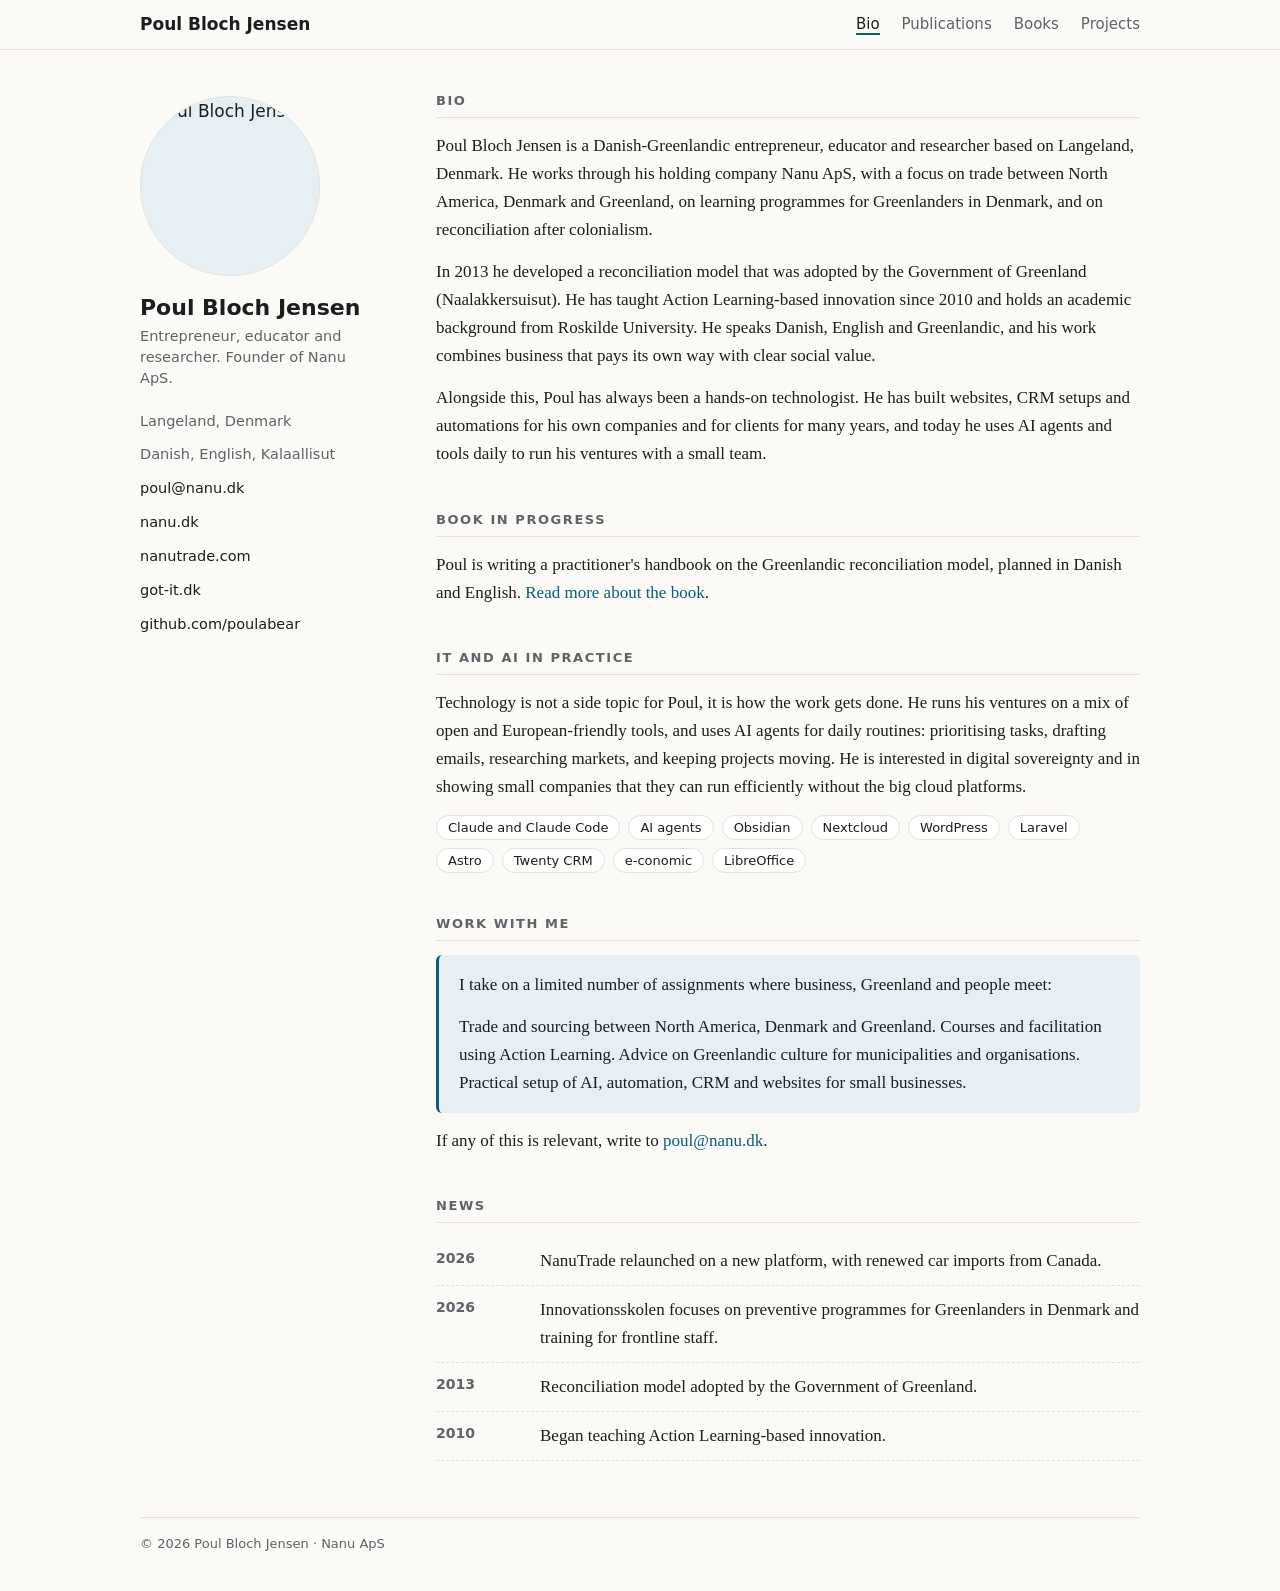
==== index.html @ 3503faa5 "Add bio site: Bio, Publications, Books, Projects" ====
<!doctype html>
<html lang="en">
<head>
<meta charset="utf-8">
<meta name="viewport" content="width=device-width, initial-scale=1">
<title>Bio - Poul Bloch Jensen</title>
<meta name="description" content="Poul Bloch Jensen: Danish-Greenlandic entrepreneur, educator and researcher. Trade, reconciliation, Action Learning and practical IT and AI.">
<link rel="stylesheet" href="style.css">
</head>
<body>
<header class="topbar"><div class="in">
  <a class="brand" href="index.html">Poul Bloch Jensen</a>
  <nav><a href="index.html" class="active">Bio</a><a href="publications.html">Publications</a><a href="books.html">Books</a><a href="projects.html">Projects</a></nav>
</div></header>
<div class="wrap">
  <aside>
    <img class="avatar" src="https://github.com/poulabear.png?size=360" alt="Poul Bloch Jensen">
    <h1>Poul Bloch Jensen</h1>
    <p class="role">Entrepreneur, educator and researcher. Founder of Nanu ApS.</p>
    <ul class="meta">
      <li>Langeland, Denmark</li>
      <li>Danish, English, Kalaallisut</li>
      <li><a href="mailto:poul@nanu.dk">poul@nanu.dk</a></li>
      <li><a href="https://nanu.dk">nanu.dk</a></li>
      <li><a href="https://nanutrade.com">nanutrade.com</a></li>
      <li><a href="https://got-it.dk">got-it.dk</a></li>
      <li><a href="https://github.com/poulabear">github.com/poulabear</a></li>
    </ul>
  </aside>
  <main>
    <h2>Bio</h2>
    <p>Poul Bloch Jensen is a Danish-Greenlandic entrepreneur, educator and researcher based on Langeland, Denmark. He works through his holding company Nanu ApS, with a focus on trade between North America, Denmark and Greenland, on learning programmes for Greenlanders in Denmark, and on reconciliation after colonialism.</p>
    <p>In 2013 he developed a reconciliation model that was adopted by the Government of Greenland (Naalakkersuisut). He has taught Action Learning-based innovation since 2010 and holds an academic background from Roskilde University. He speaks Danish, English and Greenlandic, and his work combines business that pays its own way with clear social value.</p>
    <p>Alongside this, Poul has always been a hands-on technologist. He has built websites, CRM setups and automations for his own companies and for clients for many years, and today he uses AI agents and tools daily to run his ventures with a small team.</p>

    <h2>Book in progress</h2>
    <p>Poul is writing a practitioner's handbook on the Greenlandic reconciliation model, planned in Danish and English. <a href="books.html">Read more about the book</a>.</p>

    <h2>IT and AI in practice</h2>
    <p>Technology is not a side topic for Poul, it is how the work gets done. He runs his ventures on a mix of open and European-friendly tools, and uses AI agents for daily routines: prioritising tasks, drafting emails, researching markets, and keeping projects moving. He is interested in digital sovereignty and in showing small companies that they can run efficiently without the big cloud platforms.</p>
    <div class="tools">
      <span>Claude and Claude Code</span><span>AI agents</span><span>Obsidian</span><span>Nextcloud</span>
      <span>WordPress</span><span>Laravel</span><span>Astro</span><span>Twenty CRM</span><span>e-conomic</span><span>LibreOffice</span>
    </div>

    <h2>Work with me</h2>
    <div class="callout">
      <p>I take on a limited number of assignments where business, Greenland and people meet:</p>
      <p style="margin:0">Trade and sourcing between North America, Denmark and Greenland. Courses and facilitation using Action Learning. Advice on Greenlandic culture for municipalities and organisations. Practical setup of AI, automation, CRM and websites for small businesses.</p>
    </div>
    <p style="margin-top:14px">If any of this is relevant, write to <a href="mailto:poul@nanu.dk">poul@nanu.dk</a>.</p>

    <h2>News</h2>
    <ul class="list">
      <li><b>2026</b><span>NanuTrade relaunched on a new platform, with renewed car imports from Canada.</span></li>
      <li><b>2026</b><span>Innovationsskolen focuses on preventive programmes for Greenlanders in Denmark and training for frontline staff.</span></li>
      <li><b>2013</b><span>Reconciliation model adopted by the Government of Greenland.</span></li>
      <li><b>2010</b><span>Began teaching Action Learning-based innovation.</span></li>
    </ul>
  </main>
  <footer>&copy; 2026 Poul Bloch Jensen &middot; Nanu ApS</footer>
</div>
</body>
</html>
---- style.css ----
:root{
  --bg:#fbfaf7; --text:#1d1d1f; --muted:#5f6368; --line:#e4e1da;
  --accent:#0b5c7a; --accent-soft:#e6f0f4; --card:#ffffff;
}
@media (prefers-color-scheme: dark){
  :root{ --bg:#16181a; --text:#e8e6e1; --muted:#a3a7ab; --line:#2c2f33;
    --accent:#6cb6d4; --accent-soft:#1f2b31; --card:#1d2023; }
}
*{box-sizing:border-box}
body{margin:0;background:var(--bg);color:var(--text);
  font:17px/1.65 Georgia,"Iowan Old Style","Times New Roman",serif}
a{color:var(--accent);text-decoration:none;border-bottom:1px solid transparent}
a:hover{border-bottom-color:var(--accent)}
.ui{font-family:system-ui,-apple-system,"Segoe UI",sans-serif}

/* top navigation */
.topbar{border-bottom:1px solid var(--line);background:var(--bg);position:sticky;top:0;z-index:5}
.topbar .in{max-width:1040px;margin:0 auto;padding:14px 20px;display:flex;align-items:center;justify-content:space-between;gap:16px;flex-wrap:wrap}
.brand{font:600 17px system-ui,-apple-system,"Segoe UI",sans-serif;color:var(--text)}
.brand:hover{border:0}
nav{display:flex;gap:22px;font:15px system-ui,-apple-system,"Segoe UI",sans-serif}
nav a{color:var(--muted)}
nav a.active{color:var(--text);border-bottom:2px solid var(--accent)}

.wrap{max-width:1040px;margin:0 auto;padding:40px 20px;display:grid;
  grid-template-columns:240px 1fr;gap:56px}
aside{position:sticky;top:96px;align-self:start;font-family:system-ui,-apple-system,"Segoe UI",sans-serif}
.avatar{width:180px;height:180px;border-radius:50%;object-fit:cover;
  background:var(--accent-soft);display:block;border:1px solid var(--line)}
aside h1{font:600 22px/1.25 system-ui,-apple-system,"Segoe UI",sans-serif;margin:18px 0 4px}
.role{color:var(--muted);font-size:14.5px;line-height:1.45;margin:0 0 16px}
.meta{list-style:none;padding:0;margin:0;font-size:14.5px}
.meta li{padding:5px 0;color:var(--muted)}
.meta a{color:var(--text)}

main h2{font:600 13px/1 system-ui,-apple-system,"Segoe UI",sans-serif;letter-spacing:.12em;
  text-transform:uppercase;color:var(--muted);margin:44px 0 14px;padding-bottom:10px;border-bottom:1px solid var(--line)}
main h2:first-child{margin-top:4px}
p{margin:0 0 14px}
.grid{display:grid;grid-template-columns:repeat(2,1fr);gap:14px}
.card{background:var(--card);border:1px solid var(--line);border-radius:10px;padding:18px 20px}
.card h3{font:600 16px/1.3 system-ui,-apple-system,"Segoe UI",sans-serif;margin:0 0 6px}
.card p{font-size:15.5px;margin:0}
.card .tag{font:12px system-ui,sans-serif;color:var(--muted);margin-bottom:8px;display:block}
.card .links{font:14px system-ui,sans-serif;margin-top:10px}
.callout{background:var(--accent-soft);border-left:3px solid var(--accent);padding:16px 20px;border-radius:6px}
.list{list-style:none;padding:0;margin:0}
.list li{display:grid;grid-template-columns:90px 1fr;gap:14px;padding:10px 0;border-bottom:1px dashed var(--line)}
.list b{font:600 14px/1.65 system-ui,sans-serif;color:var(--muted)}
.list em{color:var(--muted)}
.status{font:12px system-ui,sans-serif;border:1px solid var(--line);border-radius:999px;padding:2px 9px;margin-left:6px;color:var(--muted);white-space:nowrap}
.tools{display:flex;flex-wrap:wrap;gap:8px;margin-top:8px}
.tools span{font:13px system-ui,sans-serif;border:1px solid var(--line);border-radius:999px;padding:4px 11px;background:var(--card)}
.book{display:grid;grid-template-columns:150px 1fr;gap:24px;align-items:start}
.cover{aspect-ratio:2/3;border-radius:6px;background:linear-gradient(160deg,#0b5c7a,#16323d);color:#fff;
  padding:16px 14px;font:600 15px/1.3 system-ui,sans-serif;display:flex;flex-direction:column;justify-content:space-between}
.cover small{font-weight:400;opacity:.8}
footer{grid-column:1/-1;color:var(--muted);font:13px system-ui,sans-serif;border-top:1px solid var(--line);padding-top:18px}

@media (max-width:760px){
  .wrap{grid-template-columns:1fr;gap:24px;padding:28px 16px}
  .topbar .in{padding:12px 16px}
  nav{gap:16px}
  aside{position:static;text-align:center}
  .avatar{margin:0 auto;width:140px;height:140px}
  .grid{grid-template-columns:1fr}
  .list li{grid-template-columns:64px 1fr}
  .book{grid-template-columns:110px 1fr;gap:16px}
}
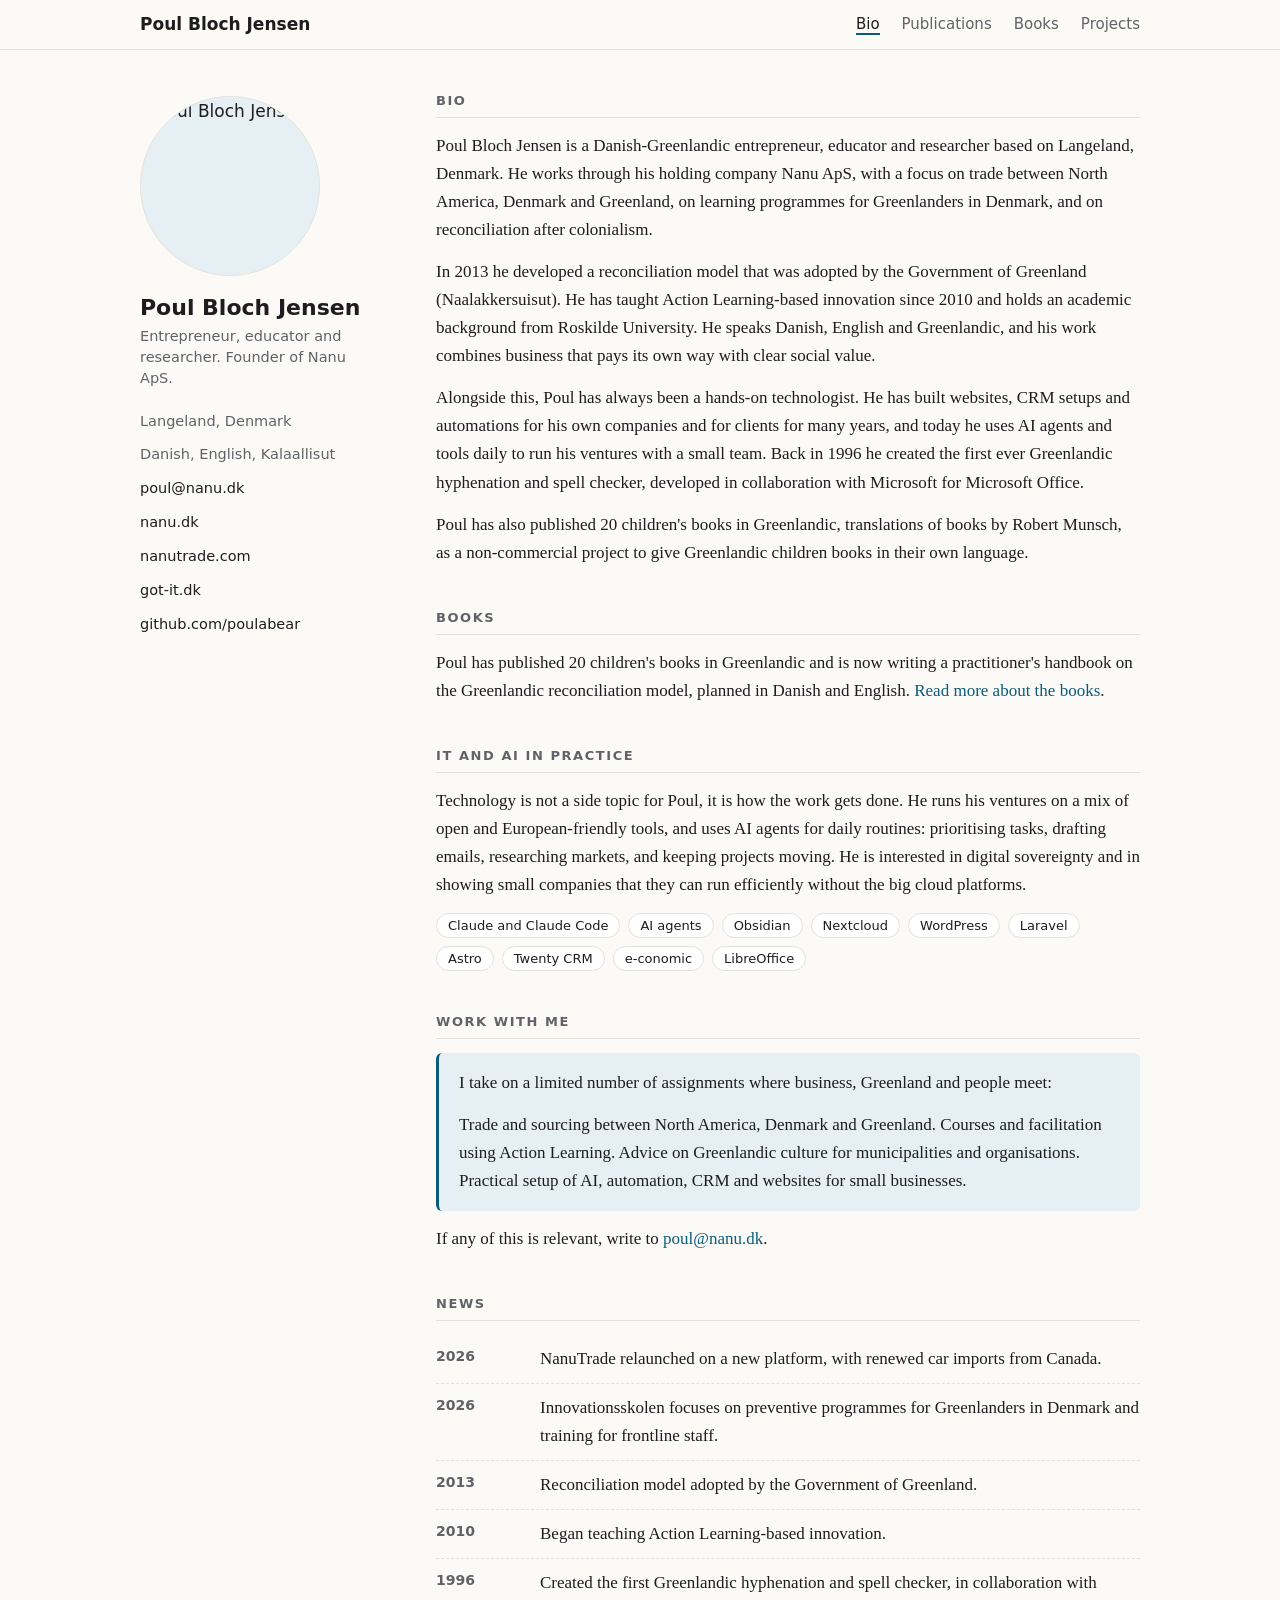
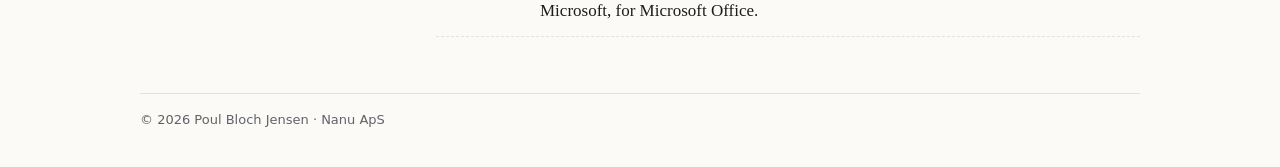
==== commit 69eee973: "Add 1996 spell checker and Greenlandic children's books" ====
--- a/index.html
+++ b/index.html
@@ -31,10 +31,11 @@
     <h2>Bio</h2>
     <p>Poul Bloch Jensen is a Danish-Greenlandic entrepreneur, educator and researcher based on Langeland, Denmark. He works through his holding company Nanu ApS, with a focus on trade between North America, Denmark and Greenland, on learning programmes for Greenlanders in Denmark, and on reconciliation after colonialism.</p>
     <p>In 2013 he developed a reconciliation model that was adopted by the Government of Greenland (Naalakkersuisut). He has taught Action Learning-based innovation since 2010 and holds an academic background from Roskilde University. He speaks Danish, English and Greenlandic, and his work combines business that pays its own way with clear social value.</p>
-    <p>Alongside this, Poul has always been a hands-on technologist. He has built websites, CRM setups and automations for his own companies and for clients for many years, and today he uses AI agents and tools daily to run his ventures with a small team.</p>
+    <p>Alongside this, Poul has always been a hands-on technologist. He has built websites, CRM setups and automations for his own companies and for clients for many years, and today he uses AI agents and tools daily to run his ventures with a small team. Back in 1996 he created the first ever Greenlandic hyphenation and spell checker, developed in collaboration with Microsoft for Microsoft Office.</p>
+    <p>Poul has also published 20 children's books in Greenlandic, translations of books by Robert Munsch, as a non-commercial project to give Greenlandic children books in their own language.</p>
 
-    <h2>Book in progress</h2>
-    <p>Poul is writing a practitioner's handbook on the Greenlandic reconciliation model, planned in Danish and English. <a href="books.html">Read more about the book</a>.</p>
+    <h2>Books</h2>
+    <p>Poul has published 20 children's books in Greenlandic and is now writing a practitioner's handbook on the Greenlandic reconciliation model, planned in Danish and English. <a href="books.html">Read more about the books</a>.</p>
 
     <h2>IT and AI in practice</h2>
     <p>Technology is not a side topic for Poul, it is how the work gets done. He runs his ventures on a mix of open and European-friendly tools, and uses AI agents for daily routines: prioritising tasks, drafting emails, researching markets, and keeping projects moving. He is interested in digital sovereignty and in showing small companies that they can run efficiently without the big cloud platforms.</p>
@@ -56,6 +57,7 @@
       <li><b>2026</b><span>Innovationsskolen focuses on preventive programmes for Greenlanders in Denmark and training for frontline staff.</span></li>
       <li><b>2013</b><span>Reconciliation model adopted by the Government of Greenland.</span></li>
       <li><b>2010</b><span>Began teaching Action Learning-based innovation.</span></li>
+      <li><b>1996</b><span>Created the first Greenlandic hyphenation and spell checker, in collaboration with Microsoft, for Microsoft Office.</span></li>
     </ul>
   </main>
   <footer>&copy; 2026 Poul Bloch Jensen &middot; Nanu ApS</footer>
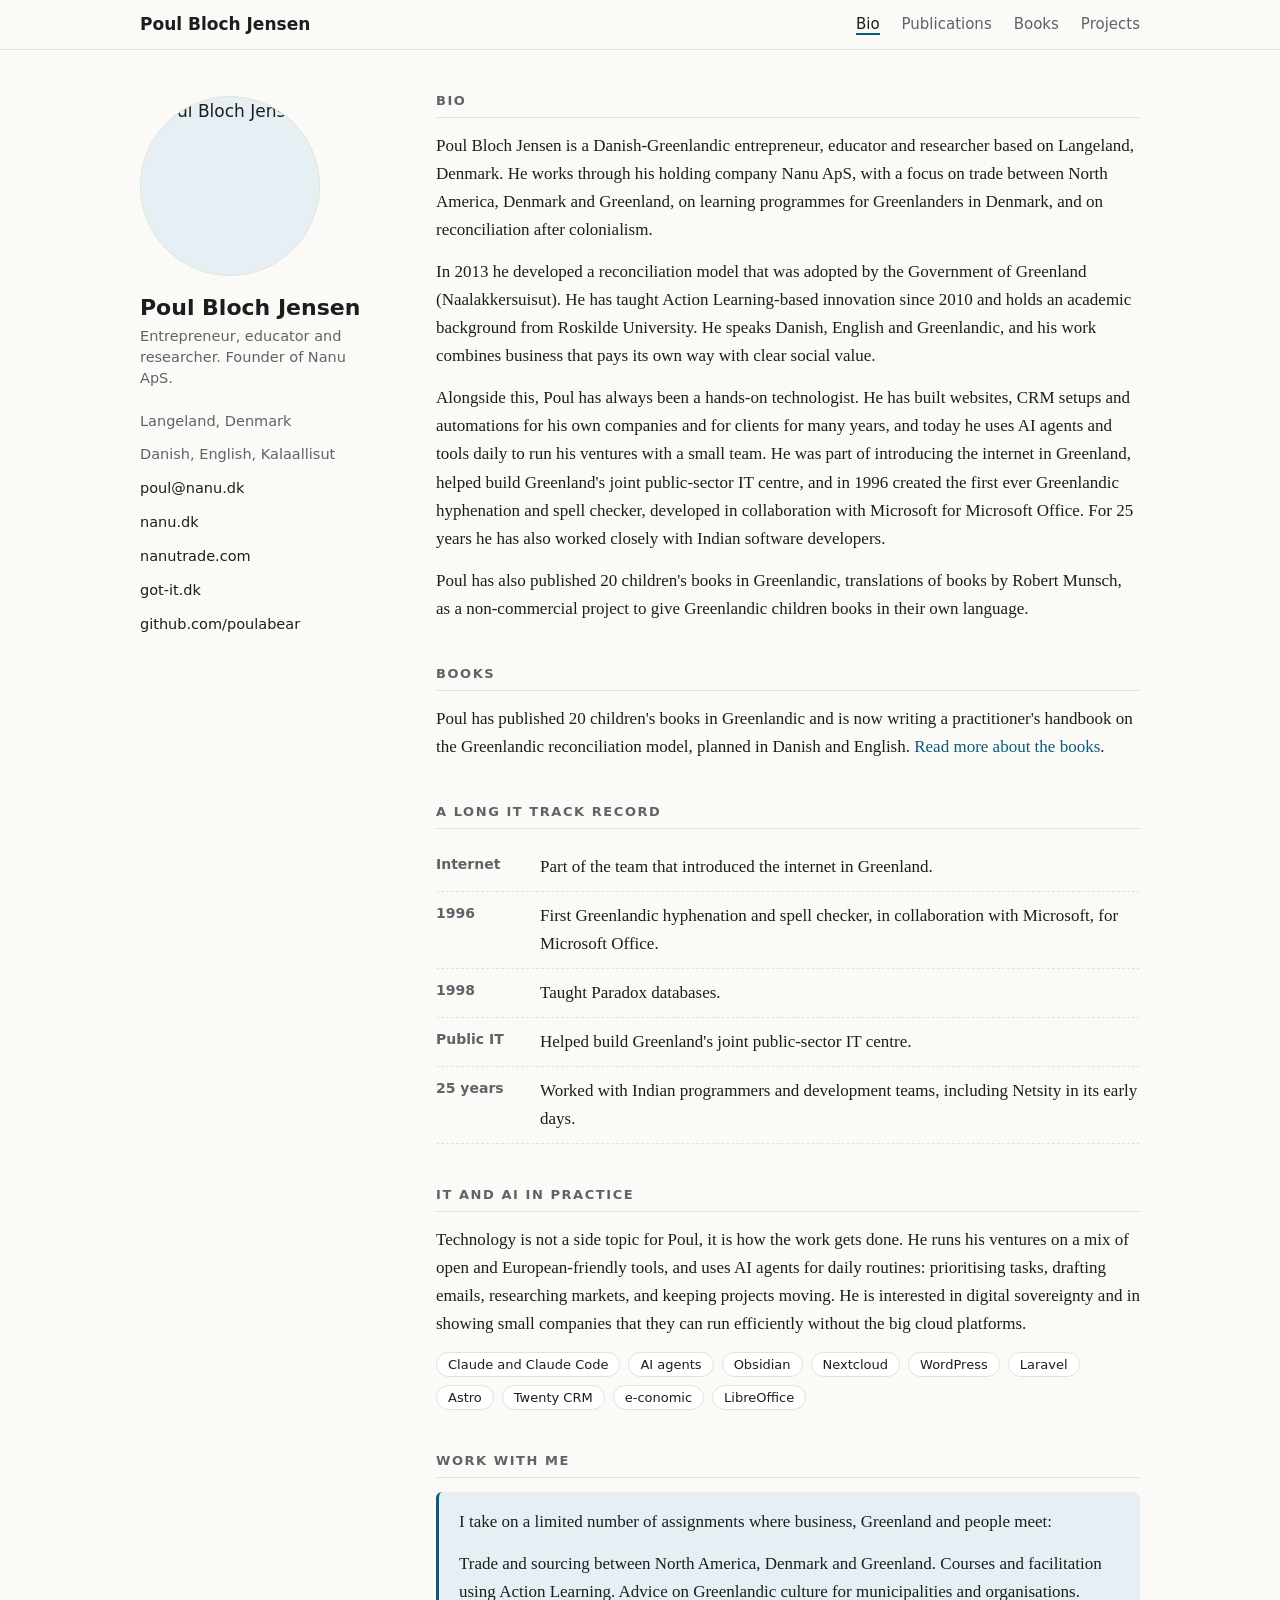
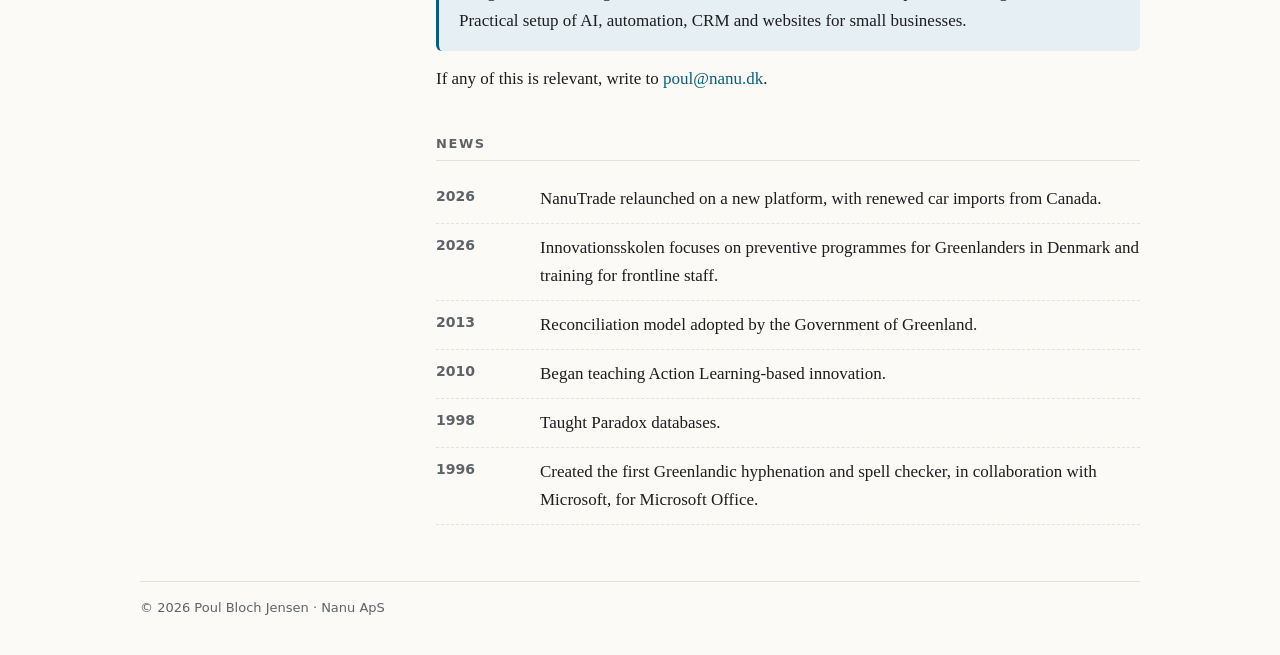
==== commit 1b2b2ef7: "Add IT track record: internet, Paradox, public IT centre, Indian developers" ====
--- a/index.html
+++ b/index.html
@@ -31,11 +31,20 @@
     <h2>Bio</h2>
     <p>Poul Bloch Jensen is a Danish-Greenlandic entrepreneur, educator and researcher based on Langeland, Denmark. He works through his holding company Nanu ApS, with a focus on trade between North America, Denmark and Greenland, on learning programmes for Greenlanders in Denmark, and on reconciliation after colonialism.</p>
     <p>In 2013 he developed a reconciliation model that was adopted by the Government of Greenland (Naalakkersuisut). He has taught Action Learning-based innovation since 2010 and holds an academic background from Roskilde University. He speaks Danish, English and Greenlandic, and his work combines business that pays its own way with clear social value.</p>
-    <p>Alongside this, Poul has always been a hands-on technologist. He has built websites, CRM setups and automations for his own companies and for clients for many years, and today he uses AI agents and tools daily to run his ventures with a small team. Back in 1996 he created the first ever Greenlandic hyphenation and spell checker, developed in collaboration with Microsoft for Microsoft Office.</p>
+    <p>Alongside this, Poul has always been a hands-on technologist. He has built websites, CRM setups and automations for his own companies and for clients for many years, and today he uses AI agents and tools daily to run his ventures with a small team. He was part of introducing the internet in Greenland, helped build Greenland's joint public-sector IT centre, and in 1996 created the first ever Greenlandic hyphenation and spell checker, developed in collaboration with Microsoft for Microsoft Office. For 25 years he has also worked closely with Indian software developers.</p>
     <p>Poul has also published 20 children's books in Greenlandic, translations of books by Robert Munsch, as a non-commercial project to give Greenlandic children books in their own language.</p>
 
     <h2>Books</h2>
     <p>Poul has published 20 children's books in Greenlandic and is now writing a practitioner's handbook on the Greenlandic reconciliation model, planned in Danish and English. <a href="books.html">Read more about the books</a>.</p>
+
+    <h2>A long IT track record</h2>
+    <ul class="list">
+      <li><b>Internet</b><span>Part of the team that introduced the internet in Greenland.</span></li>
+      <li><b>1996</b><span>First Greenlandic hyphenation and spell checker, in collaboration with Microsoft, for Microsoft Office.</span></li>
+      <li><b>1998</b><span>Taught Paradox databases.</span></li>
+      <li><b>Public IT</b><span>Helped build Greenland's joint public-sector IT centre.</span></li>
+      <li><b>25 years</b><span>Worked with Indian programmers and development teams, including Netsity in its early days.</span></li>
+    </ul>
 
     <h2>IT and AI in practice</h2>
     <p>Technology is not a side topic for Poul, it is how the work gets done. He runs his ventures on a mix of open and European-friendly tools, and uses AI agents for daily routines: prioritising tasks, drafting emails, researching markets, and keeping projects moving. He is interested in digital sovereignty and in showing small companies that they can run efficiently without the big cloud platforms.</p>
@@ -57,6 +66,7 @@
       <li><b>2026</b><span>Innovationsskolen focuses on preventive programmes for Greenlanders in Denmark and training for frontline staff.</span></li>
       <li><b>2013</b><span>Reconciliation model adopted by the Government of Greenland.</span></li>
       <li><b>2010</b><span>Began teaching Action Learning-based innovation.</span></li>
+      <li><b>1998</b><span>Taught Paradox databases.</span></li>
       <li><b>1996</b><span>Created the first Greenlandic hyphenation and spell checker, in collaboration with Microsoft, for Microsoft Office.</span></li>
     </ul>
   </main>
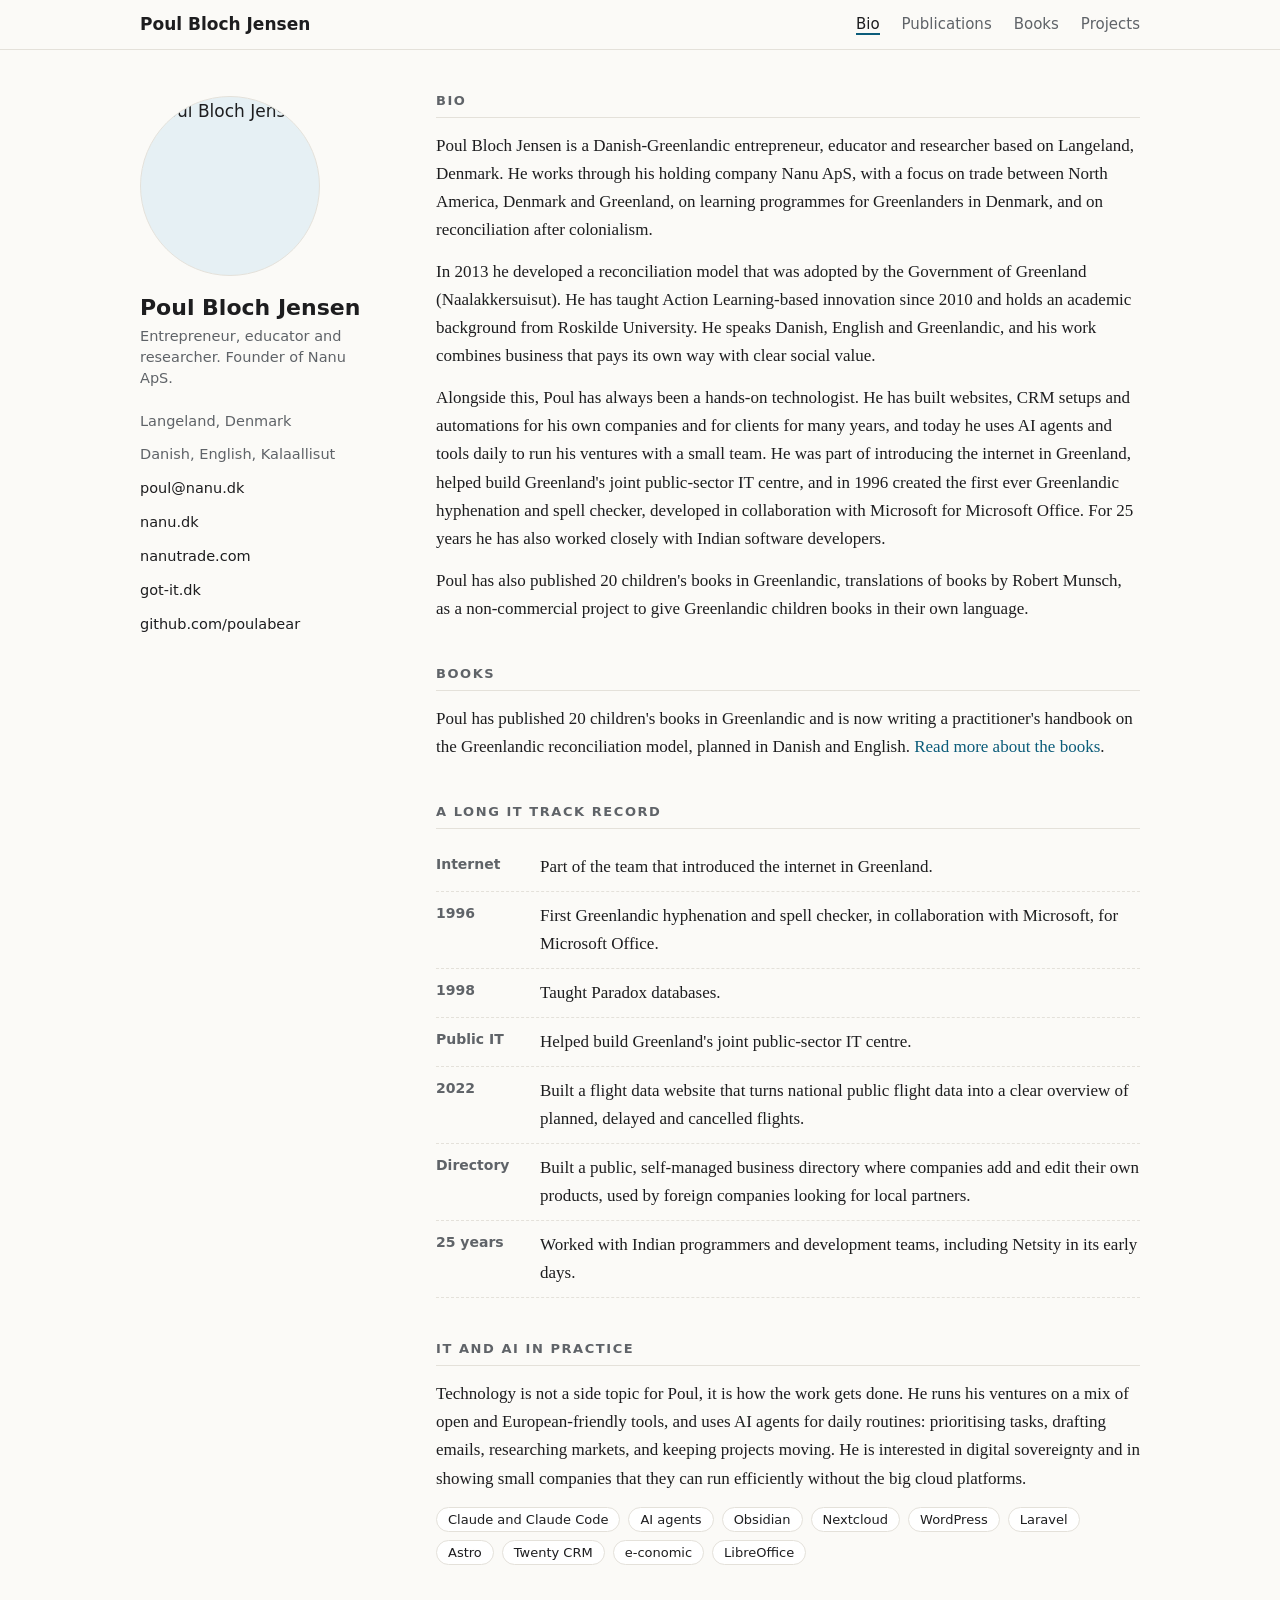
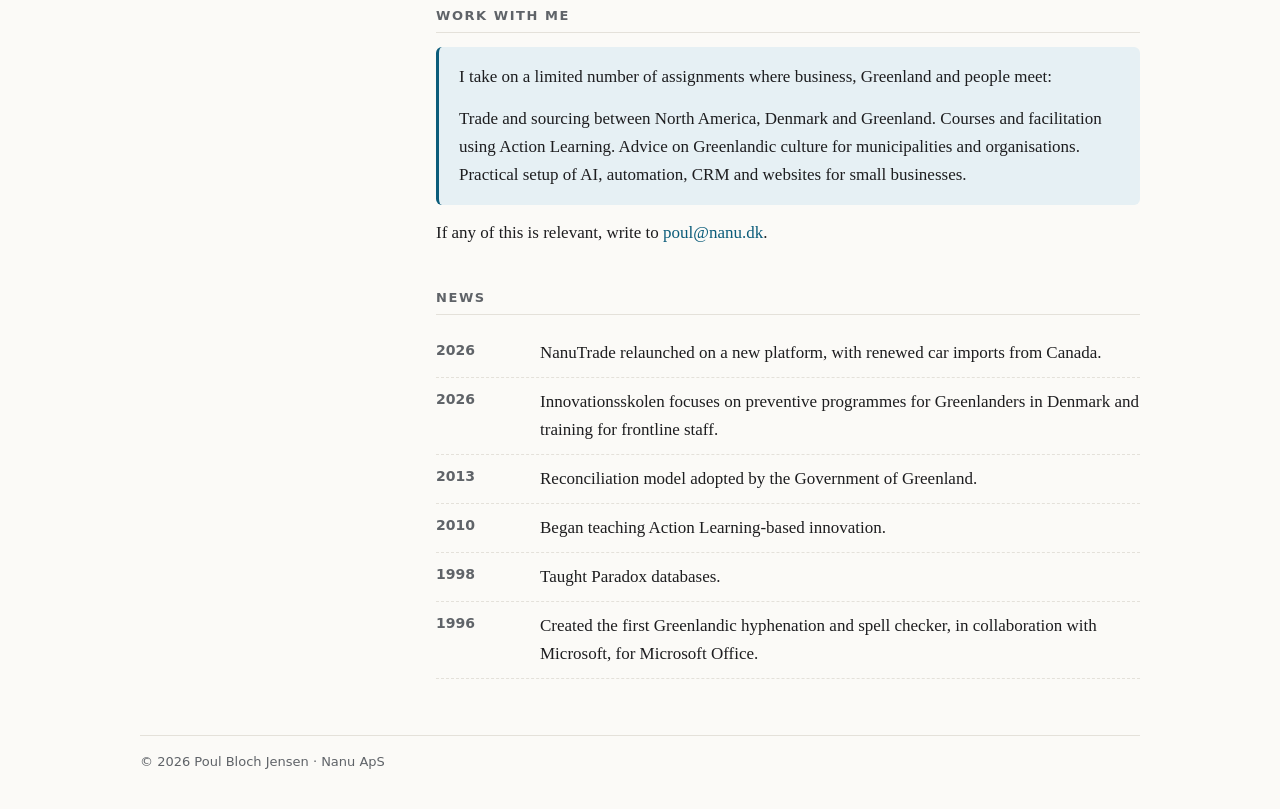
==== commit 0facd624: "Add flight data dashboard and public business directory" ====
--- a/index.html
+++ b/index.html
@@ -43,6 +43,8 @@
       <li><b>1996</b><span>First Greenlandic hyphenation and spell checker, in collaboration with Microsoft, for Microsoft Office.</span></li>
       <li><b>1998</b><span>Taught Paradox databases.</span></li>
       <li><b>Public IT</b><span>Helped build Greenland's joint public-sector IT centre.</span></li>
+      <li><b>2022</b><span>Built a flight data website that turns national public flight data into a clear overview of planned, delayed and cancelled flights.</span></li>
+      <li><b>Directory</b><span>Built a public, self-managed business directory where companies add and edit their own products, used by foreign companies looking for local partners.</span></li>
       <li><b>25 years</b><span>Worked with Indian programmers and development teams, including Netsity in its early days.</span></li>
     </ul>
 
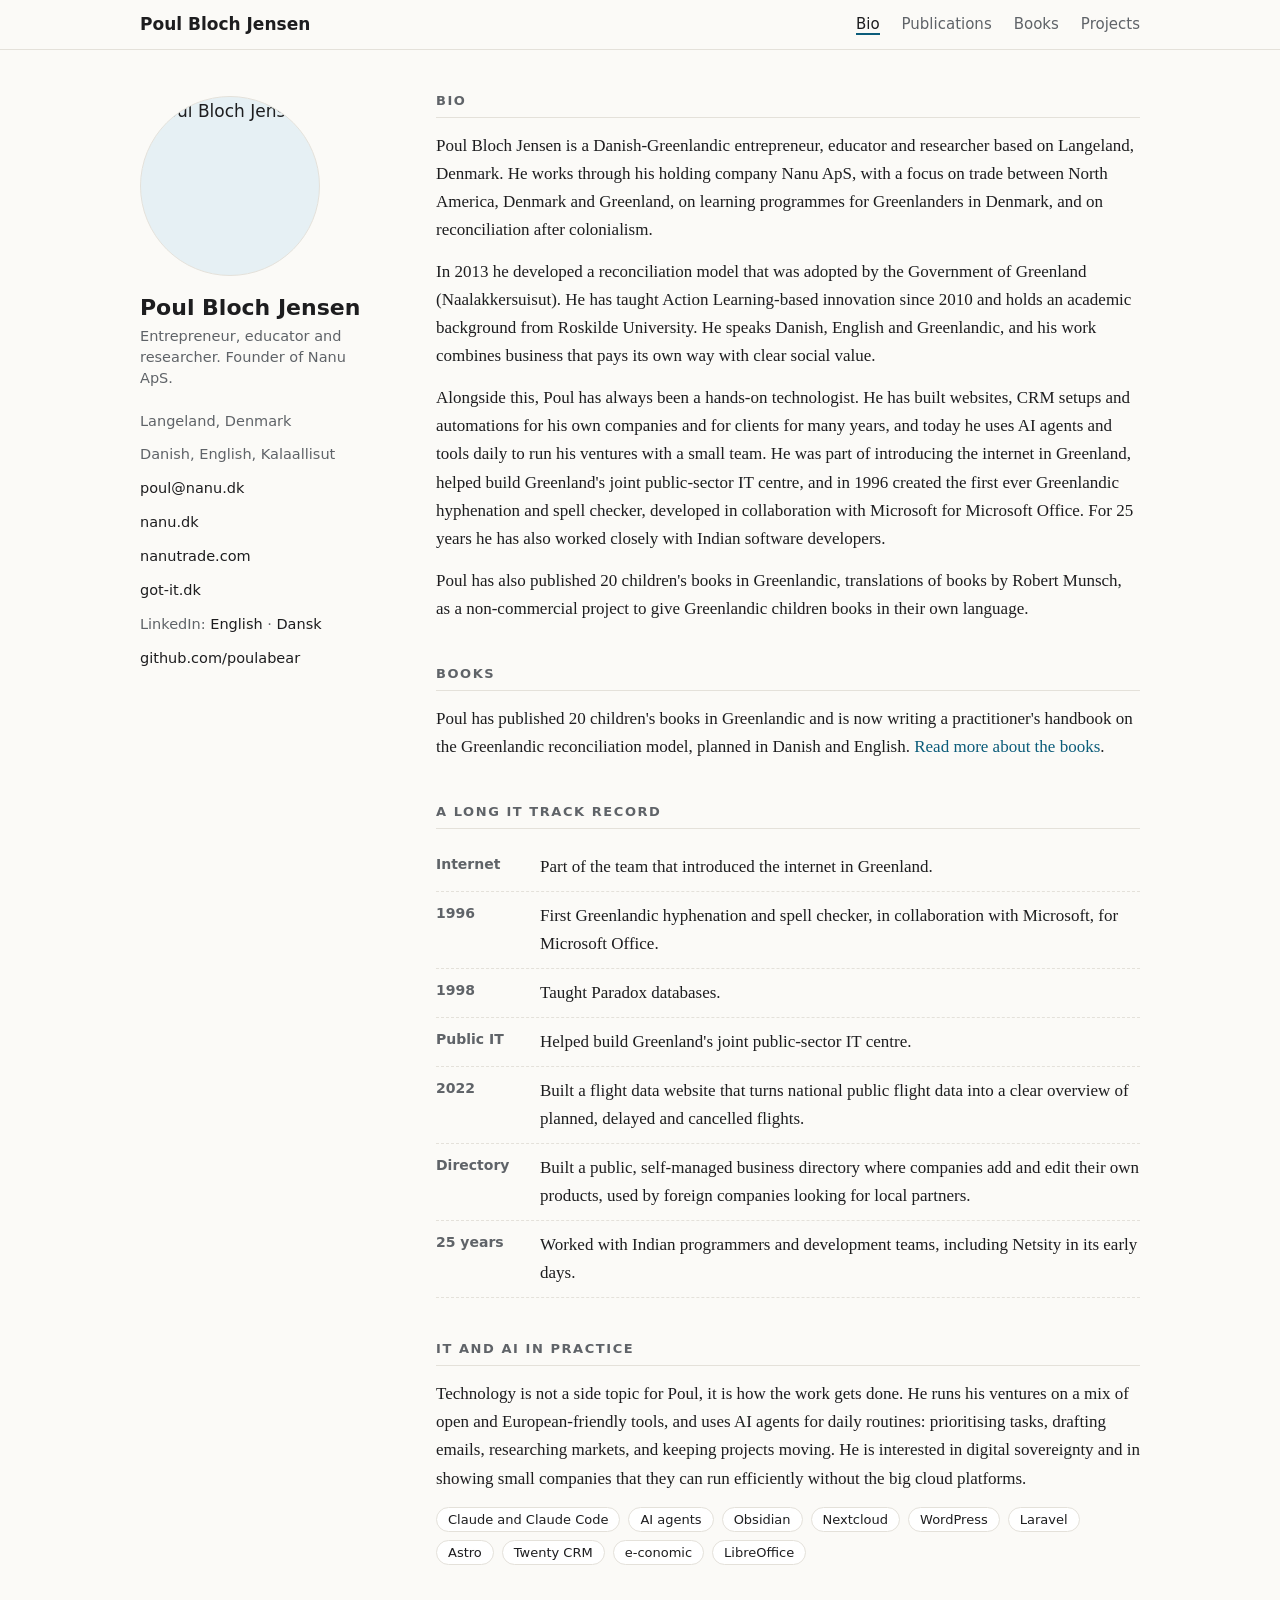
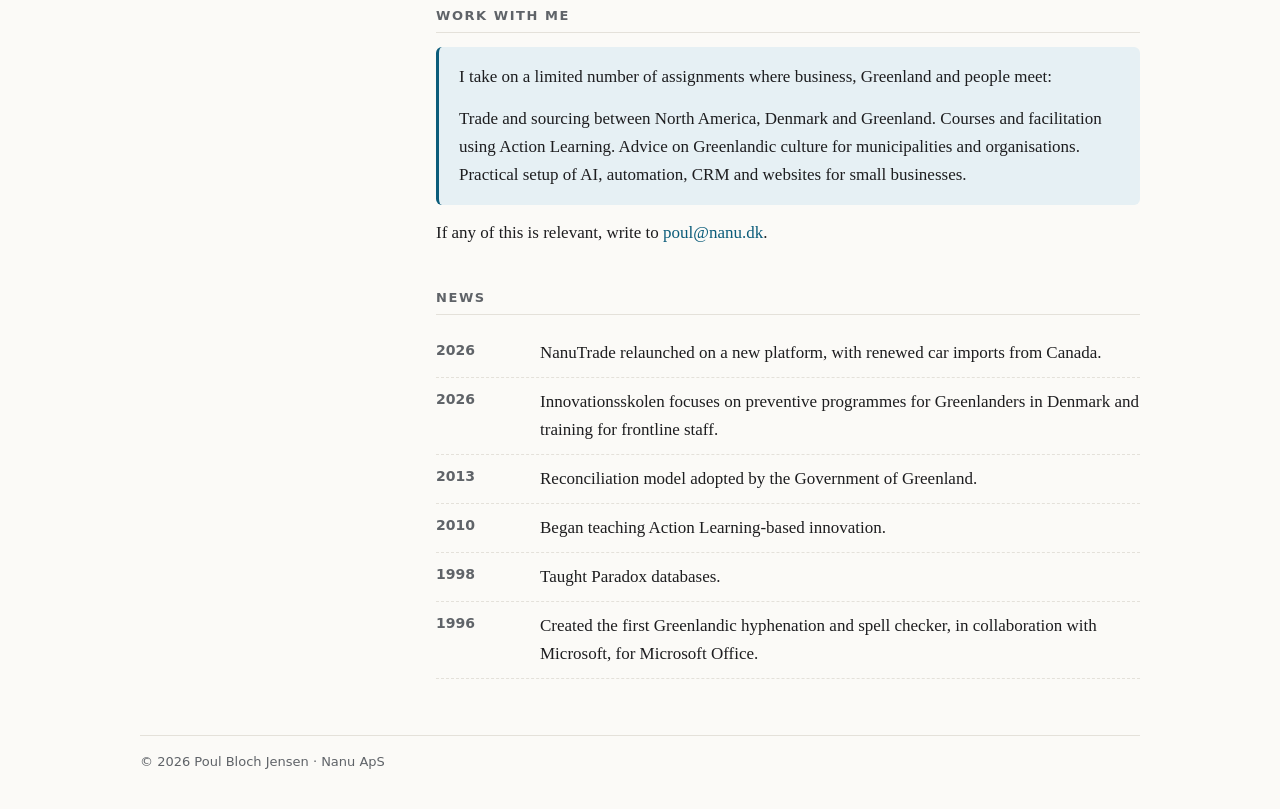
==== commit 8aca38a3: "Add LinkedIn links (EN/DA) and share preview tags" ====
--- a/index.html
+++ b/index.html
@@ -5,6 +5,10 @@
 <meta name="viewport" content="width=device-width, initial-scale=1">
 <title>Bio - Poul Bloch Jensen</title>
 <meta name="description" content="Poul Bloch Jensen: Danish-Greenlandic entrepreneur, educator and researcher. Trade, reconciliation, Action Learning and practical IT and AI.">
+<meta property="og:type" content="profile">
+<meta property="og:title" content="Poul Bloch Jensen">
+<meta property="og:description" content="Danish-Greenlandic entrepreneur, educator and researcher. Trade, reconciliation, Action Learning and practical IT and AI.">
+<meta property="og:url" content="https://poulabear.github.io/">
 <link rel="stylesheet" href="style.css">
 </head>
 <body>
@@ -24,6 +28,7 @@
       <li><a href="https://nanu.dk">nanu.dk</a></li>
       <li><a href="https://nanutrade.com">nanutrade.com</a></li>
       <li><a href="https://got-it.dk">got-it.dk</a></li>
+      <li>LinkedIn: <a href="https://www.linkedin.com/in/poulblochjensen?locale=en_US">English</a> &middot; <a href="https://www.linkedin.com/in/poulblochjensen?locale=da_DK">Dansk</a></li>
       <li><a href="https://github.com/poulabear">github.com/poulabear</a></li>
     </ul>
   </aside>
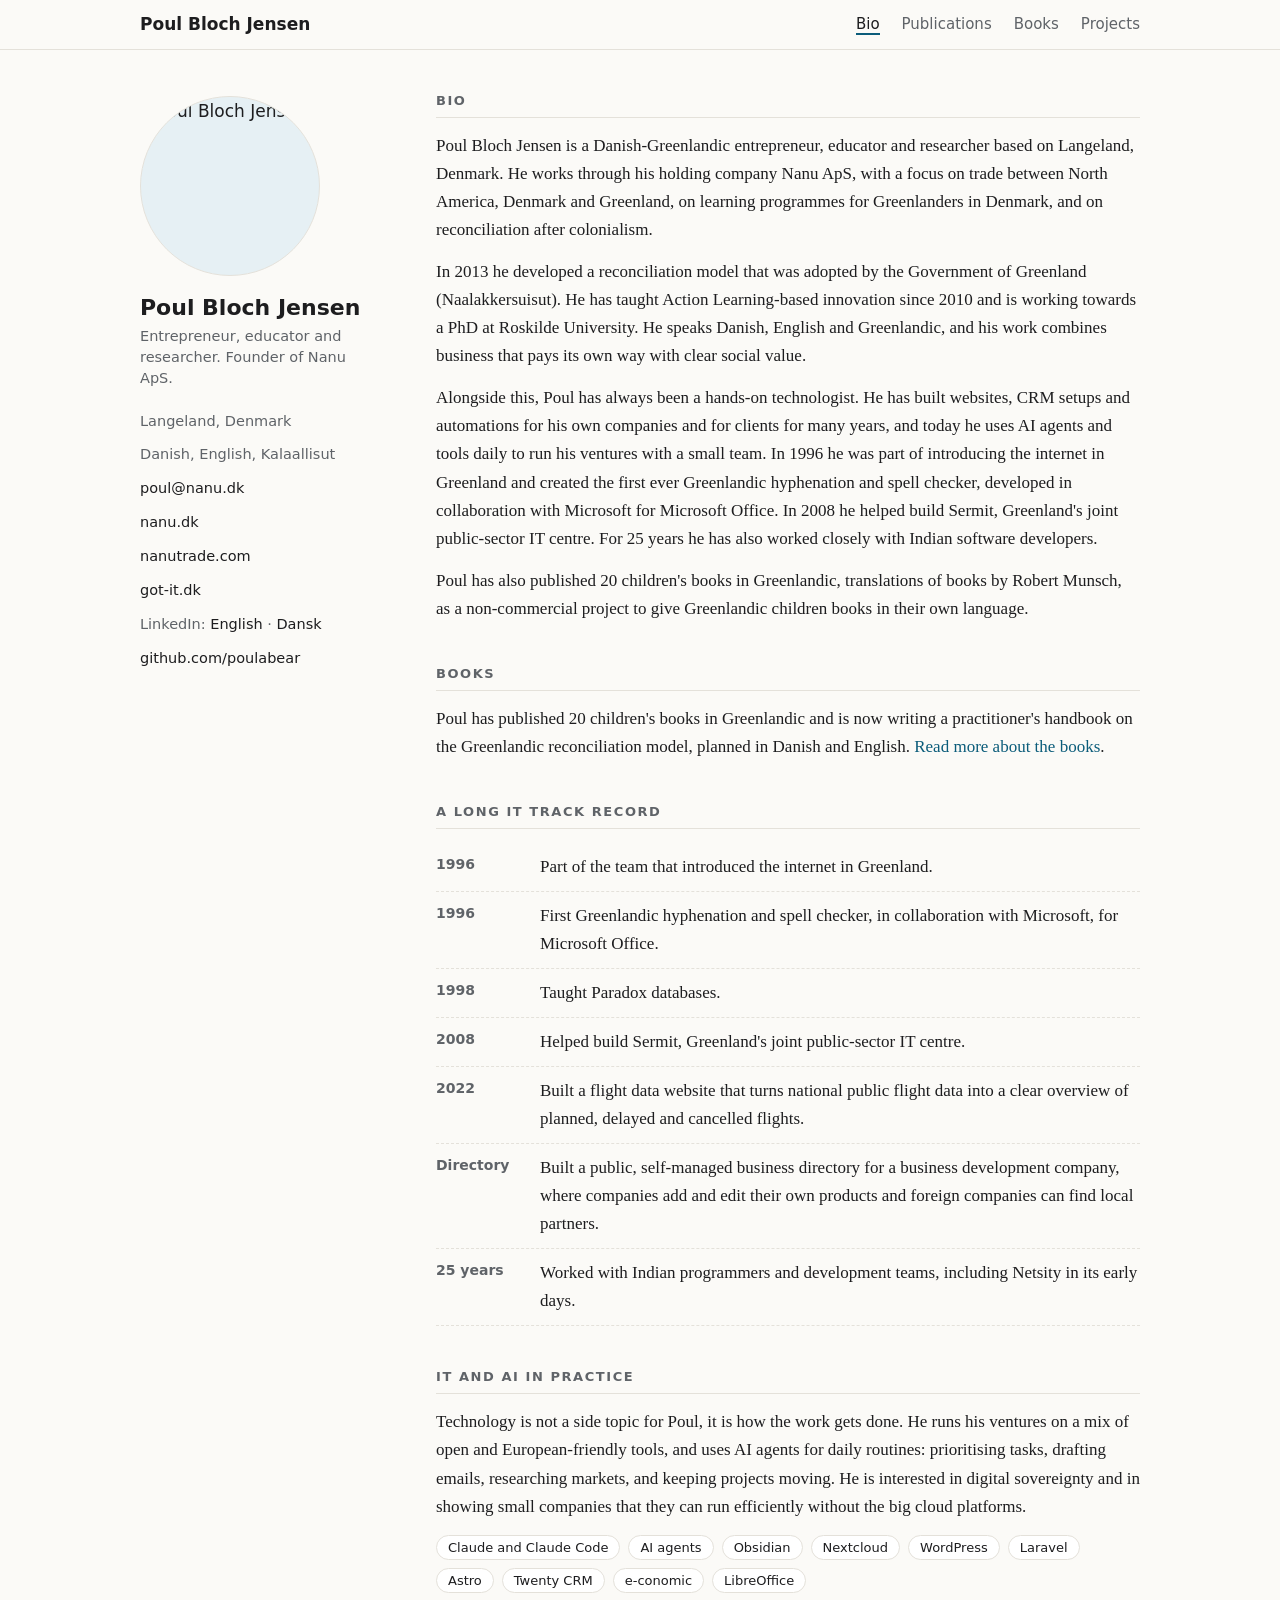
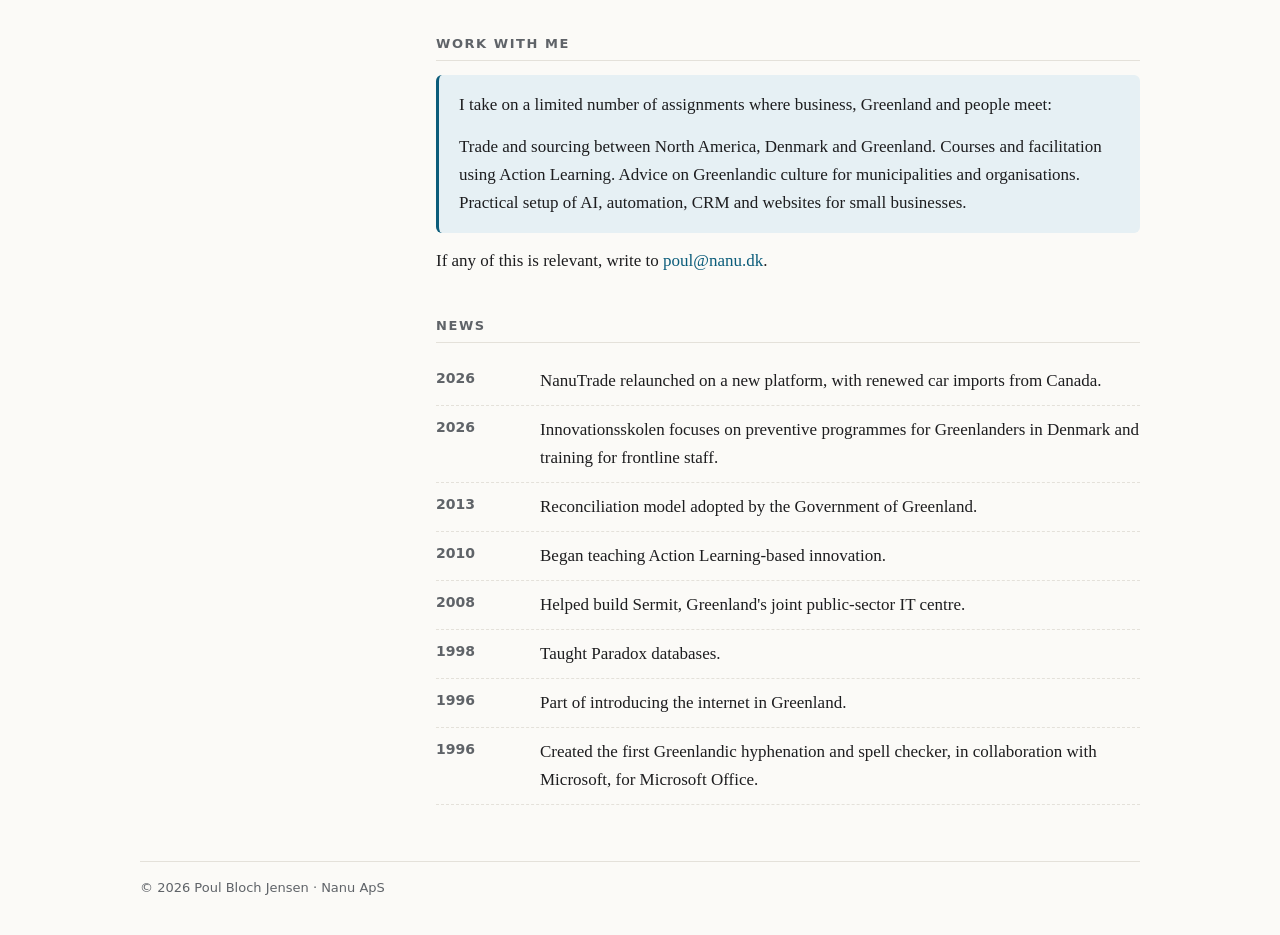
==== commit 1984c671: "Add years, Sermit, Innovationsskolen link, Facilitatortraef, book title" ====
--- a/index.html
+++ b/index.html
@@ -35,8 +35,8 @@
   <main>
     <h2>Bio</h2>
     <p>Poul Bloch Jensen is a Danish-Greenlandic entrepreneur, educator and researcher based on Langeland, Denmark. He works through his holding company Nanu ApS, with a focus on trade between North America, Denmark and Greenland, on learning programmes for Greenlanders in Denmark, and on reconciliation after colonialism.</p>
-    <p>In 2013 he developed a reconciliation model that was adopted by the Government of Greenland (Naalakkersuisut). He has taught Action Learning-based innovation since 2010 and holds an academic background from Roskilde University. He speaks Danish, English and Greenlandic, and his work combines business that pays its own way with clear social value.</p>
-    <p>Alongside this, Poul has always been a hands-on technologist. He has built websites, CRM setups and automations for his own companies and for clients for many years, and today he uses AI agents and tools daily to run his ventures with a small team. He was part of introducing the internet in Greenland, helped build Greenland's joint public-sector IT centre, and in 1996 created the first ever Greenlandic hyphenation and spell checker, developed in collaboration with Microsoft for Microsoft Office. For 25 years he has also worked closely with Indian software developers.</p>
+    <p>In 2013 he developed a reconciliation model that was adopted by the Government of Greenland (Naalakkersuisut). He has taught Action Learning-based innovation since 2010 and is working towards a PhD at Roskilde University. He speaks Danish, English and Greenlandic, and his work combines business that pays its own way with clear social value.</p>
+    <p>Alongside this, Poul has always been a hands-on technologist. He has built websites, CRM setups and automations for his own companies and for clients for many years, and today he uses AI agents and tools daily to run his ventures with a small team. In 1996 he was part of introducing the internet in Greenland and created the first ever Greenlandic hyphenation and spell checker, developed in collaboration with Microsoft for Microsoft Office. In 2008 he helped build Sermit, Greenland's joint public-sector IT centre. For 25 years he has also worked closely with Indian software developers.</p>
     <p>Poul has also published 20 children's books in Greenlandic, translations of books by Robert Munsch, as a non-commercial project to give Greenlandic children books in their own language.</p>
 
     <h2>Books</h2>
@@ -44,12 +44,12 @@
 
     <h2>A long IT track record</h2>
     <ul class="list">
-      <li><b>Internet</b><span>Part of the team that introduced the internet in Greenland.</span></li>
+      <li><b>1996</b><span>Part of the team that introduced the internet in Greenland.</span></li>
       <li><b>1996</b><span>First Greenlandic hyphenation and spell checker, in collaboration with Microsoft, for Microsoft Office.</span></li>
       <li><b>1998</b><span>Taught Paradox databases.</span></li>
-      <li><b>Public IT</b><span>Helped build Greenland's joint public-sector IT centre.</span></li>
+      <li><b>2008</b><span>Helped build Sermit, Greenland's joint public-sector IT centre.</span></li>
       <li><b>2022</b><span>Built a flight data website that turns national public flight data into a clear overview of planned, delayed and cancelled flights.</span></li>
-      <li><b>Directory</b><span>Built a public, self-managed business directory where companies add and edit their own products, used by foreign companies looking for local partners.</span></li>
+      <li><b>Directory</b><span>Built a public, self-managed business directory for a business development company, where companies add and edit their own products and foreign companies can find local partners.</span></li>
       <li><b>25 years</b><span>Worked with Indian programmers and development teams, including Netsity in its early days.</span></li>
     </ul>
 
@@ -73,7 +73,9 @@
       <li><b>2026</b><span>Innovationsskolen focuses on preventive programmes for Greenlanders in Denmark and training for frontline staff.</span></li>
       <li><b>2013</b><span>Reconciliation model adopted by the Government of Greenland.</span></li>
       <li><b>2010</b><span>Began teaching Action Learning-based innovation.</span></li>
+      <li><b>2008</b><span>Helped build Sermit, Greenland's joint public-sector IT centre.</span></li>
       <li><b>1998</b><span>Taught Paradox databases.</span></li>
+      <li><b>1996</b><span>Part of introducing the internet in Greenland.</span></li>
       <li><b>1996</b><span>Created the first Greenlandic hyphenation and spell checker, in collaboration with Microsoft, for Microsoft Office.</span></li>
     </ul>
   </main>
